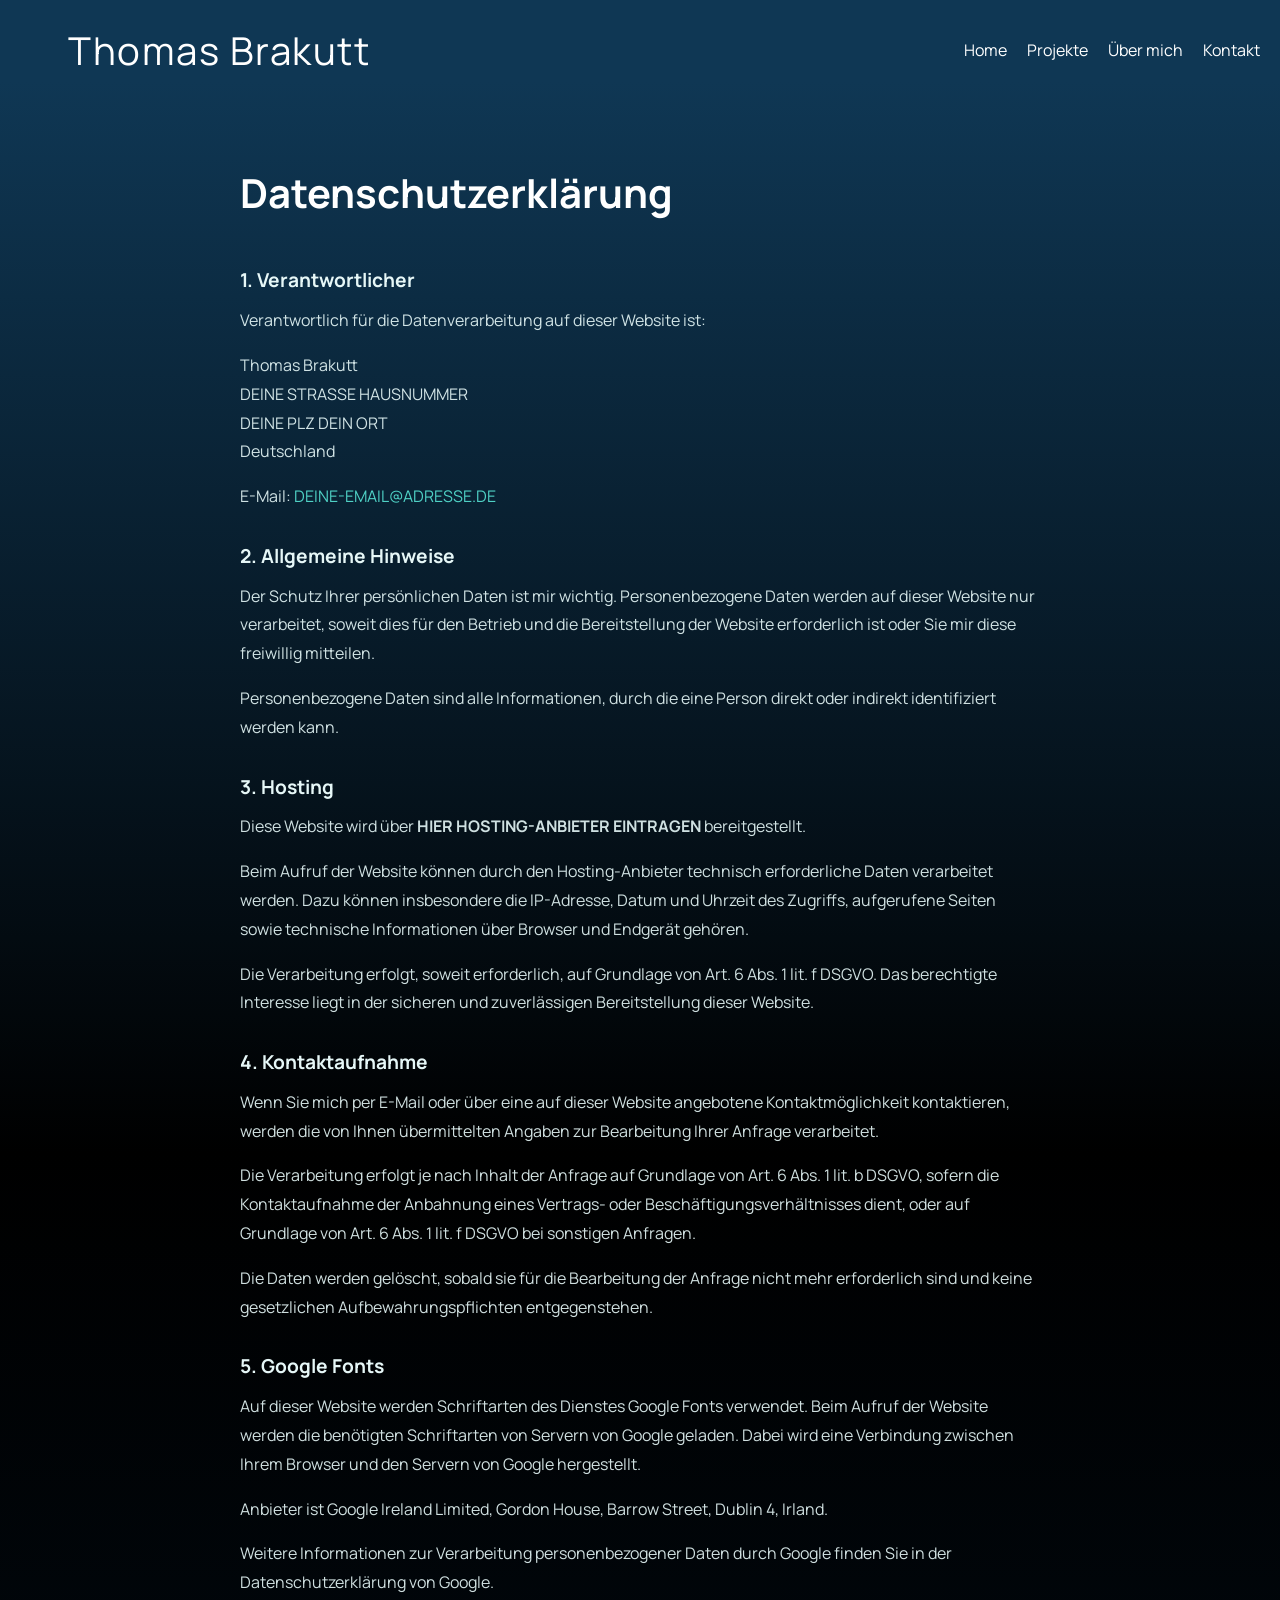
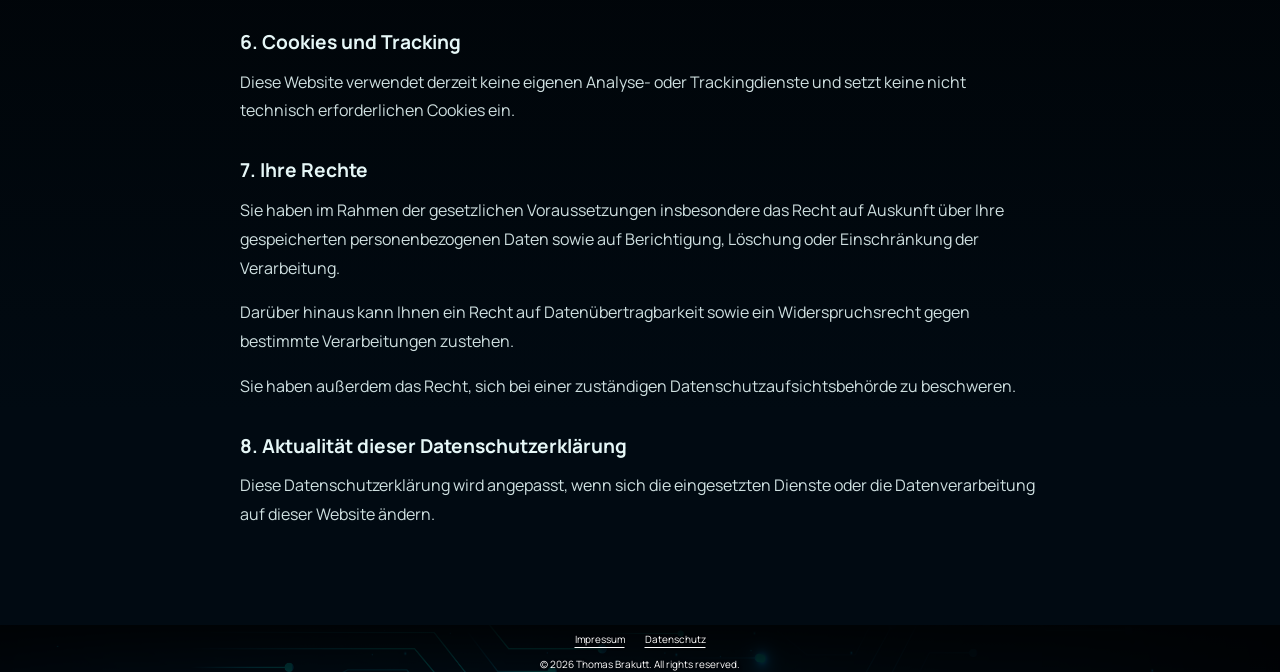
==== datenschutz.html @ 8992f4c8 "css gereinigt, datenschutz.html erstellt, kleine Ausbesserungen" ====
<!DOCTYPE html>
<html lang="de">

<head>
    <meta charset="UTF-8">
    <meta name="viewport" content="width=device-width, initial-scale=1.0">

    <title>Datenschutz - Portfolio - Thomas Brakutt</title>

    <link rel="stylesheet" href="style.css">
</head>

<body class="datenschutz">

    <header>

        <h1 class="site-name">
            <a href="index.html">Thomas Brakutt</a>
        </h1>

        <nav>
            <ul>
                <li><a href="index.html" class="nav-home">Home</a></li>
                <li><a href="projekte.html" class="nav-projekte">Projekte</a></li>
                <li><a href="ueber-mich.html" class="nav-ueber-mich">Über mich</a></li>
                <li><a href="kontakt.html" class="nav-kontakt">Kontakt</a></li>
            </ul>
        </nav>

    </header>


    <main class="legal-main">

        <section class="legal-content">

            <h2>Datenschutzerklärung</h2>


            <h3>1. Verantwortlicher</h3>

            <p>
                Verantwortlich für die Datenverarbeitung auf dieser Website ist:
            </p>

            <p>
                Thomas Brakutt<br>
                DEINE STRASSE HAUSNUMMER<br>
                DEINE PLZ DEIN ORT<br>
                Deutschland
            </p>

            <p>
                E-Mail:
                <a href="mailto:DEINE-EMAIL@ADRESSE.DE">
                    DEINE-EMAIL@ADRESSE.DE
                </a>
            </p>


            <h3>2. Allgemeine Hinweise</h3>

            <p>
                Der Schutz Ihrer persönlichen Daten ist mir wichtig.
                Personenbezogene Daten werden auf dieser Website nur verarbeitet,
                soweit dies für den Betrieb und die Bereitstellung der Website
                erforderlich ist oder Sie mir diese freiwillig mitteilen.
            </p>

            <p>
                Personenbezogene Daten sind alle Informationen, durch die eine
                Person direkt oder indirekt identifiziert werden kann.
            </p>


            <h3>3. Hosting</h3>

            <p>
                Diese Website wird über
                <strong>HIER HOSTING-ANBIETER EINTRAGEN</strong>
                bereitgestellt.
            </p>

            <p>
                Beim Aufruf der Website können durch den Hosting-Anbieter
                technisch erforderliche Daten verarbeitet werden. Dazu können
                insbesondere die IP-Adresse, Datum und Uhrzeit des Zugriffs,
                aufgerufene Seiten sowie technische Informationen über Browser
                und Endgerät gehören.
            </p>

            <p>
                Die Verarbeitung erfolgt, soweit erforderlich, auf Grundlage
                von Art. 6 Abs. 1 lit. f DSGVO. Das berechtigte Interesse liegt
                in der sicheren und zuverlässigen Bereitstellung dieser Website.
            </p>


            <h3>4. Kontaktaufnahme</h3>

            <p>
                Wenn Sie mich per E-Mail oder über eine auf dieser Website
                angebotene Kontaktmöglichkeit kontaktieren, werden die von Ihnen
                übermittelten Angaben zur Bearbeitung Ihrer Anfrage verarbeitet.
            </p>

            <p>
                Die Verarbeitung erfolgt je nach Inhalt der Anfrage auf Grundlage
                von Art. 6 Abs. 1 lit. b DSGVO, sofern die Kontaktaufnahme der
                Anbahnung eines Vertrags- oder Beschäftigungsverhältnisses dient,
                oder auf Grundlage von Art. 6 Abs. 1 lit. f DSGVO bei sonstigen
                Anfragen.
            </p>

            <p>
                Die Daten werden gelöscht, sobald sie für die Bearbeitung der
                Anfrage nicht mehr erforderlich sind und keine gesetzlichen
                Aufbewahrungspflichten entgegenstehen.
            </p>


            <h3>5. Google Fonts</h3>

            <p>
                Auf dieser Website werden Schriftarten des Dienstes
                Google Fonts verwendet. Beim Aufruf der Website werden die
                benötigten Schriftarten von Servern von Google geladen.
                Dabei wird eine Verbindung zwischen Ihrem Browser und den
                Servern von Google hergestellt.
            </p>

            <p>
                Anbieter ist Google Ireland Limited,
                Gordon House, Barrow Street, Dublin 4, Irland.
            </p>

            <p>
                Weitere Informationen zur Verarbeitung personenbezogener Daten
                durch Google finden Sie in der Datenschutzerklärung von Google.
            </p>


            <h3>6. Cookies und Tracking</h3>

            <p>
                Diese Website verwendet derzeit keine eigenen Analyse- oder
                Trackingdienste und setzt keine nicht technisch erforderlichen
                Cookies ein.
            </p>


            <h3>7. Ihre Rechte</h3>

            <p>
                Sie haben im Rahmen der gesetzlichen Voraussetzungen insbesondere
                das Recht auf Auskunft über Ihre gespeicherten personenbezogenen
                Daten sowie auf Berichtigung, Löschung oder Einschränkung der
                Verarbeitung.
            </p>

            <p>
                Darüber hinaus kann Ihnen ein Recht auf Datenübertragbarkeit
                sowie ein Widerspruchsrecht gegen bestimmte Verarbeitungen
                zustehen.
            </p>

            <p>
                Sie haben außerdem das Recht, sich bei einer zuständigen
                Datenschutzaufsichtsbehörde zu beschweren.
            </p>


            <h3>8. Aktualität dieser Datenschutzerklärung</h3>

            <p>
                Diese Datenschutzerklärung wird angepasst, wenn sich die
                eingesetzten Dienste oder die Datenverarbeitung auf dieser
                Website ändern.
            </p>

        </section>

    </main>


    <footer>

        <section class="footnote">

            <nav>
                <ul>
                    <li>
                        <a href="impressum.html">Impressum</a>
                    </li>

                    <li>
                        <a href="datenschutz.html">Datenschutz</a>
                    </li>
                </ul>
            </nav>

            <p class="copy">
                &copy; 2026 Thomas Brakutt. All rights reserved.
            </p>

        </section>

    </footer>

</body>

</html>
---- style.css ----
/* =========================================================
   GOOGLE FONTS
   ========================================================= */

/*
   Manrope = Hauptschrift
   VT323    = aktuell als zusätzliche Schrift geladen
              und kann später z. B. für Retro-Akzente genutzt werden
*/
@import url("https://fonts.googleapis.com/css2?family=Manrope:wght@400;500;600;700&family=VT323&display=swap");

/* =========================================================
   RESET / GRUNDEINSTELLUNGEN
   ========================================================= */

/*
   Entfernt Browser-Standardabstände
   und sorgt für berechenbare Größen.
*/
* {
  margin: 0;
  padding: 0;
  box-sizing: border-box;
}

html {
  min-height: 100%;
  font-family: "Manrope", sans-serif;
}

body {
  min-height: 100%;

  font-family: "Manrope", sans-serif;
  line-height: 1.6;

  color: #333333;
  background-color: #ffffff;
}

/* Links standardmäßig ohne Unterstreichung */
a {
  text-decoration: none;
}

/* Listen ohne Standard-Aufzählungszeichen */
ul,
ol {
  list-style: none;
}

/* Bilder niemals größer als ihr Container */
img {
  max-width: 100%;
  height: auto;
}

/*
   Formularelemente übernehmen die Schriftart
   der restlichen Website.
*/
button,
input,
textarea {
  font: inherit;
}

/* =========================================================
   CSS-VARIABLEN
   ========================================================= */

:root {
  --button-padding: 12px 24px;
  --button-font-size: 15px;
  --button-border-radius: 999px;

  --button-bg-color: transparent;
  --button-color: #e6f7f7;

  --button-border-color: #4fd1c5;
  --button-hover-bg: rgba(79, 209, 197, 0.18);
}

/* =========================================================
   HEADER
   ========================================================= */

header {
  display: flex;
  justify-content: space-between;
  align-items: center;

  padding: 20px 20px 0;

  background-color: #0f3754;
}

/* ---------------------------------------------------------
   Name / Logo
   --------------------------------------------------------- */

.site-name {
  margin-left: 3rem;
}

.site-name a {
  color: #ffffff;

  font-size: 2.4rem;
  font-weight: 400;
  letter-spacing: 0.04em;

  transition: color 0.2s ease;
}

.site-name a:hover {
  color: #e0e0e0;
}

/* ---------------------------------------------------------
   Hauptnavigation
   --------------------------------------------------------- */

header nav ul {
  display: flex;
  gap: 20px;
}

header nav ul li a {
  color: #ffffff;

  text-decoration: none;
  text-decoration-color: #ffffff;
  text-underline-offset: 4px;

  transition:
    color 0.2s ease,
    text-decoration-thickness 0.2s ease;
}

header nav ul li a:hover {
  color: #e0e0e0;

  text-decoration: underline;
  text-decoration-thickness: 2px;
}

header nav ul li a:active {
  color: #cccccc;

  text-decoration-thickness: 3px;
}

/*
   Aktuelle Seite in der Navigation markieren.
*/
body.home .nav-home,
body.projekte .nav-projekte,
body.ueber-mich .nav-ueber-mich,
body.kontakt .nav-kontakt {
  text-decoration: underline;
  text-decoration-thickness: 2px;
}

/* =========================================================
   ALLGEMEINER MAIN-BEREICH
   ========================================================= */

main {
  min-height: 100vh;

  color: #ffffff;

  background: linear-gradient(to bottom, #0f3754 0%, #000000 50%, #010a12 90%);
}

/* =========================================================
   STARTSEITE
   ========================================================= */

body.home main {
  display: flex;
  justify-content: space-between;
  align-items: center;

  padding: 20px;
}

/* ---------------------------------------------------------
   Linker Textbereich
   --------------------------------------------------------- */

body.home .text-section {
  flex: 1 1 55%;

  width: 100%;
  max-width: 50%;

  display: flex;
  flex-direction: column;
  align-items: flex-start;
  justify-content: center;

  padding: 20px;
}

body.home .text-section h1,
body.home .text-section p {
  width: 100%;
  text-align: left;
}

/* Türkise Hervorhebung */
.color-word {
  color: #7fd1ff;
}

/* Hauptüberschrift */
.title {
  font-size: clamp(2rem, 3.2vw, 3rem);
  line-height: 1.2;

  /*
     Auf größeren Displays bleibt die Überschrift
     wie gewünscht in einer Zeile.
  */
  white-space: nowrap;
}

/* Untertitel */
.intro-text {
  font-size: 1.6rem;
}

/* Beschreibung */
.running-text {
  font-size: 1.3rem;
}

/* ---------------------------------------------------------
   Projekt-Button auf der Startseite
   --------------------------------------------------------- */

#projekte-button {
  display: inline-block;

  align-self: center;

  margin-top: 2rem;
}

/* =========================================================
   TECHNOLOGIE-BADGES
   ========================================================= */

.tech-stack {
  display: flex;
  justify-content: center;
  flex-wrap: wrap;

  gap: 12px;

  width: 100%;

  margin: 50px auto 0;
  padding: 0;
}

.badge {
  padding: 6px 14px;

  border: 1px solid rgba(0, 0, 0, 0.08);
  border-radius: 20px;

  font-family: sans-serif;
  font-size: 0.875rem;
  font-weight: 600;

  transition: transform 0.2s ease;
}

/*
   Dezenter Effekt.
   Die Badges sind keine Links,
   bewegen sich aber leicht beim Überfahren.
*/
.badge:hover {
  transform: translateY(-2px);
}

/* HTML */
.tech-html {
  color: #e34f26;
  background-color: rgba(227, 79, 38, 0.1);
}

/* CSS */
.tech-css {
  color: #1572b6;
  background-color: rgba(21, 114, 182, 0.1);
}

/* JavaScript */
.tech-js {
  color: #b89700;
  background-color: rgba(247, 223, 30, 0.15);
}

/* Vue */
.tech-vue {
  color: #41b883;
  background-color: rgba(65, 184, 131, 0.1);
}

/* Java */
.tech-java {
  color: #007396;
  background-color: rgba(0, 115, 150, 0.1);
}

/* =========================================================
   STARTSEITE - PROFILBILD
   ========================================================= */

body.home main figure {
  flex: 0 1 40%;

  display: flex;
  justify-content: flex-end;
  align-items: center;

  padding-right: 150px;
}

body.home main figure img {
  display: block;

  width: 320px;
  min-width: 320px;

  object-fit: cover;

  border: 2px solid rgba(60, 84, 101, 0.68);
  border-radius: 48px;

  box-shadow: 0 10px 30px rgba(15, 55, 84, 0.25);
}

/* ---------------------------------------------------------
   Figcaption nur für Screenreader
   --------------------------------------------------------- */

main figcaption {
  position: absolute;

  width: 1px;
  height: 1px;

  padding: 0;
  margin: -1px;

  overflow: hidden;

  clip: rect(0, 0, 0, 0);
  white-space: nowrap;

  border: 0;
}

/* =========================================================
   ALLGEMEINE BUTTONS
   ========================================================= */

.button-main {
  display: inline-block;

  padding: var(--button-padding);

  font-size: var(--button-font-size);
  letter-spacing: 0.02em;

  color: var(--button-color);
  background-color: var(--button-bg-color);

  border: 1px solid var(--button-border-color);
  border-radius: var(--button-border-radius);

  cursor: pointer;

  transition:
    transform 0.2s ease,
    background-color 0.2s ease,
    box-shadow 0.2s ease;
}

.button-main:hover {
  background-color: var(--button-hover-bg);

  transform: translateY(-2px);

  box-shadow: 0 4px 10px rgba(79, 209, 197, 0.16);
}

.button-main:active {
  transform: translateY(0) scale(0.98);
}

/* =========================================================
   PROJEKTE
   ========================================================= */

body.projekte main {
  display: flex;
  flex-direction: column;
  align-items: center;
  justify-content: flex-start;

  padding: 60px clamp(24px, 5vw, 80px) 80px;
}

/* ---------------------------------------------------------
   Einleitung
   --------------------------------------------------------- */

body.projekte .projects-intro {
  width: 100%;
  max-width: 800px;

  margin: 0 auto 50px;

  text-align: center;
}

body.projekte .projects-intro h1 {
  width: 100%;

  margin-bottom: 14px;

  color: #ffffff;

  font-size: clamp(2.2rem, 4vw, 3rem);
  line-height: 1.2;

  text-align: center;
}

body.projekte .projects-intro p {
  width: 100%;

  color: rgba(230, 247, 247, 0.85);

  font-size: 1.05rem;
  line-height: 1.7;

  text-align: center;
}

/* ---------------------------------------------------------
   Projekt-Grid
   --------------------------------------------------------- */

body.projekte .projects-grid {
  width: 100%;
  max-width: 1200px;

  display: grid;

  grid-template-columns: repeat(3, minmax(0, 1fr));

  gap: 24px;

  align-items: stretch;

  margin: 0 auto 45px;
}

/* ---------------------------------------------------------
   Einzelne Projektkarte
   --------------------------------------------------------- */

.project-card {
  width: 100%;

  display: flex;
  flex-direction: column;

  overflow: hidden;

  color: #ffffff;

  background-color: rgba(15, 55, 84, 0.38);

  border: 1px solid rgba(79, 209, 197, 0.18);
  border-radius: 16px;

  box-shadow: 0 12px 30px rgba(0, 0, 0, 0.25);

  transition:
    transform 0.25s ease,
    border-color 0.25s ease,
    box-shadow 0.25s ease;
}

.project-card:hover {
  transform: translateY(-6px);

  border-color: rgba(79, 209, 197, 0.65);

  box-shadow:
    0 15px 35px rgba(0, 0, 0, 0.35),
    0 0 18px rgba(79, 209, 197, 0.13);
}

/* Projektbild */
.project-card img {
  display: block;

  width: 100%;
  height: auto;

  aspect-ratio: 16 / 10;

  object-fit: cover;

  border-bottom: 1px solid rgba(79, 209, 197, 0.15);
}

/* ---------------------------------------------------------
   Inhalt der Karte
   --------------------------------------------------------- */

.card-body {
  flex: 1;

  display: flex;
  flex-direction: column;

  gap: 10px;

  padding: 22px;
}

.card-body h3 {
  margin: 0;

  color: #ffffff;

  font-size: 1.25rem;
  font-weight: 600;
}

.card-body p {
  flex: 1;

  margin: 0;

  color: rgba(230, 247, 247, 0.8);

  font-size: 0.95rem;
  line-height: 1.6;
}

/* ---------------------------------------------------------
   Projekt-Buttons
   --------------------------------------------------------- */

.card-actions {
  display: flex;
  flex-wrap: wrap;

  gap: 10px;

  margin-top: 16px;
}

.btn {
  display: inline-flex;
  align-items: center;
  justify-content: center;

  padding: 9px 18px;

  border-radius: 999px;

  font-size: 0.9rem;
  font-weight: 500;

  cursor: pointer;

  transition:
    transform 0.2s ease,
    background-color 0.2s ease,
    border-color 0.2s ease,
    box-shadow 0.2s ease;
}

/* Projekt ansehen */
.btn-outline {
  color: var(--button-border-color);

  background-color: transparent;

  border: 1px solid var(--button-border-color);
}

.btn-outline:hover {
  background-color: var(--button-hover-bg);

  transform: translateY(-2px);

  box-shadow: 0 0 10px rgba(79, 209, 197, 0.25);
}

/* Quellcode */
.btn-primary {
  color: #071a1a;

  background-color: var(--button-border-color);

  border: 1px solid var(--button-border-color);
}

.btn-primary:hover {
  transform: translateY(-2px);

  box-shadow: 0 0 12px rgba(79, 209, 197, 0.4);
}

/* ---------------------------------------------------------
   GitHub-Link unter den Projekten
   --------------------------------------------------------- */

body.projekte .projects-more {
  width: 100%;
  max-width: 1200px;

  display: flex;
  justify-content: center;
  align-items: center;

  margin: 5px auto 0;
}

.btn-github {
  display: inline-flex;
  align-items: center;
  justify-content: center;

  padding: 11px 22px;

  color: #e6f7f7;

  background-color: transparent;

  border: 1px solid var(--button-border-color);
  border-radius: 999px;

  font-weight: 500;

  transition:
    transform 0.2s ease,
    background-color 0.2s ease,
    box-shadow 0.2s ease;
}

.btn-github:hover {
  background-color: var(--button-hover-bg);

  transform: translateY(-2px);

  box-shadow: 0 0 12px rgba(79, 209, 197, 0.25);
}

/* =========================================================
   ÜBER MICH
   ========================================================= */

body.ueber-mich main {
  display: flex;
  align-items: center;
  justify-content: center;

  gap: clamp(50px, 6vw, 100px);

  padding: 60px clamp(40px, 6vw, 100px);
}

/* ---------------------------------------------------------
   Textbereich
   --------------------------------------------------------- */

body.ueber-mich .about-text {
  flex: 1 1 60%;

  width: 100%;
  max-width: 750px;

  display: flex;
  flex-direction: column;
  align-items: flex-start;
  justify-content: center;
}

body.ueber-mich .about-text h2 {
  width: 100%;

  margin-bottom: 30px;

  font-size: 2rem;

  text-align: left;
}

body.ueber-mich .about-text p {
  width: 100%;

  margin: 0 0 1.5rem;

  line-height: 1.7;

  text-align: left;
}

body.ueber-mich .about-text p:last-of-type {
  margin-bottom: 0;
}

/* ---------------------------------------------------------
   Bild
   --------------------------------------------------------- */

body.ueber-mich main figure {
  flex: 0 1 35%;

  display: flex;
  justify-content: center;
  align-items: center;
}

body.ueber-mich main figure img {
  display: block;

  width: 100%;
  max-width: 320px;
  min-width: 0;

  height: auto;

  object-fit: cover;

  border: 2px solid rgba(60, 84, 101, 0.68);
  border-radius: 0;

  box-shadow: 0 10px 30px rgba(15, 55, 84, 0.25);
}

/* =========================================================
   KONTAKTSEITE
   ========================================================= */

body.kontakt main {
  display: flex;
  align-items: center;
  justify-content: center;

  padding: 20px;
}

/* ---------------------------------------------------------
   Zweispaltiges Layout
   --------------------------------------------------------- */

body.kontakt .contact-grid {
  width: 100%;
  max-width: 1200px;

  display: grid;

  grid-template-columns: 1fr 1fr;

  align-items: start;

  gap: clamp(60px, 8vw, 140px);

  margin: 0 auto;

  padding: 60px 40px;
}

/* ---------------------------------------------------------
   Linker Kontakttext
   --------------------------------------------------------- */

.contact-left {
  display: flex;

  justify-content: flex-start;
  align-items: center;

  color: #ffffff;
}

.placeholder-text {
  width: 100%;
  max-width: 420px;
}

.contact-left .placeholder-text h2 {
  margin-bottom: 12px;

  color: #e6f7f7;

  font-size: 2rem;
}

.contact-left .placeholder-text p {
  margin: 0;

  color: rgba(230, 247, 247, 0.9);

  line-height: 1.5;

  text-align: left;
}

/* ---------------------------------------------------------
   Rechte Seite / Formular
   --------------------------------------------------------- */

.contact-right {
  display: flex;

  justify-content: center;
  align-items: center;
}

.contact-form {
  width: 100%;
  max-width: 520px;

  display: flex;
  flex-direction: column;

  align-items: stretch;
}

/* Vorname + Nachname nebeneinander */
.form-row {
  width: 100%;

  display: grid;

  grid-template-columns: 1fr 1fr;

  gap: 12px;
}

.form-row .form-field {
  width: 100%;
}

/* ---------------------------------------------------------
   Formularfelder
   --------------------------------------------------------- */

.contact-form .form-field {
  width: 100%;
}

.form-field {
  position: relative;

  margin-bottom: 16px;
}

.form-field input,
.form-field textarea {
  width: 100%;

  padding: 16px 12px;

  color: #0b0b0b;
  background-color: #ffffff;

  border: 1px solid rgba(0, 0, 0, 0.12);
  border-radius: 8px;

  font-size: 1rem;

  transition:
    border-color 0.2s ease,
    box-shadow 0.2s ease;
}

/* Textarea nur vertikal vergrößerbar */
.form-field textarea {
  resize: vertical;
}

/* Hover */
.form-field input:hover,
.form-field textarea:hover {
  border-color: var(--button-border-color);

  box-shadow:
    0 0 6px rgba(79, 209, 197, 0.45),
    0 0 14px rgba(79, 209, 197, 0.22);
}

/* Focus */
.form-field input:focus,
.form-field textarea:focus {
  outline: none;

  border-color: var(--button-border-color);

  box-shadow:
    0 0 8px rgba(79, 209, 197, 0.55),
    0 0 18px rgba(79, 209, 197, 0.28);
}

/* ---------------------------------------------------------
   Floating Labels
   --------------------------------------------------------- */

.form-field label {
  position: absolute;

  top: 50%;
  left: 12px;

  width: auto;

  padding: 0 6px;

  color: #6b6b6b;
  background-color: #ffffff;

  text-align: left;

  pointer-events: none;

  transform: translateY(-50%);

  transition:
    transform 0.18s ease,
    font-size 0.18s ease,
    top 0.18s ease,
    color 0.18s ease,
    left 0.18s ease;
}

/*
   Label bewegt sich nach oben,
   wenn das Feld aktiv oder bereits gefüllt ist.
*/
.form-field input:focus + label,
.form-field input:not(:placeholder-shown) + label,
.form-field textarea:focus + label,
.form-field textarea:not(:placeholder-shown) + label {
  top: 0;
  left: 12px;

  padding: 1px 7px;

  color: var(--button-border-color);
  background-color: #ffffff;

  border-radius: 6px;

  font-size: 0.82rem;

  transform: translateY(-50%);
}

/* Senden-Button */
.contact-form .button-main {
  align-self: center;

  margin-top: 8px;
}

/* =========================================================
   FOOTER
   ========================================================= */

footer {
  display: flex;
  flex-direction: column;
  align-items: center;

  color: #ffffff;

  text-align: center;

  background:
    linear-gradient(#010a12e0, rgba(0, 0, 0, 0.08)),
    url("assets/images/footer1.jpg");

  background-size: cover;
  background-position: center;
  background-repeat: no-repeat;

  text-shadow: 1px 1px 3px rgba(0, 0, 0, 0.8);
}

/* ---------------------------------------------------------
   Footer-Text
   --------------------------------------------------------- */

.footer-info {
  padding: 20px;

  color: #ffffff;
}

/* ---------------------------------------------------------
   Kontakt-Button im Footer
   --------------------------------------------------------- */

.button-footer {
  display: inline-block;

  margin-bottom: 20px;
  padding: 12px 24px;

  color: #e6f7f7;
  background-color: #4fd1c49b;

  border: 1px solid #ffffff;
  border-radius: 999px;

  font-size: 15px;
  letter-spacing: 0.02em;

  cursor: pointer;

  transition:
    transform 0.2s ease,
    background-color 0.2s ease,
    box-shadow 0.2s ease;
}

.button-footer:hover {
  background-color: rgba(0, 0, 0, 0.463);

  transform: translateY(-2px);

  box-shadow: 0 4px 10px rgba(79, 209, 197, 0.16);
}

.button-footer:active {
  transform: translateY(0) scale(0.98);
}

/* ---------------------------------------------------------
   Unterer Footer
   --------------------------------------------------------- */

.footnote {
  width: 100%;

  margin: 0;

  color: #ffffff;
  background-color: rgba(0, 0, 0, 0.8);

  text-align: center;
}

footer nav ul {
  display: flex;
  justify-content: center;

  gap: 20px;
}

footer nav ul li a {
  color: #ffffff;

  font-size: 10px;

  text-decoration: underline;
  text-decoration-color: #ffffff;
  text-underline-offset: 4px;

  transition:
    color 0.2s ease,
    text-decoration-thickness 0.2s ease;
}

footer nav ul li a:hover {
  color: #e0e0e0;

  text-decoration-thickness: 2px;
}

footer nav ul li a:active {
  color: #aaaaaa;

  text-decoration-thickness: 3px;
}

.copy {
  margin-top: 5px;

  font-size: 10px;
}

/* =========================================================
   IMPRESSUM + DATENSCHUTZ
   ========================================================= */

body.impressum .legal-main,
body.datenschutz .legal-main {
  display: flex;
  justify-content: center;
  align-items: flex-start;

  padding: 80px 40px;
}

/* Inhalt */
body.impressum .legal-content,
body.datenschutz .legal-content {
  width: 100%;
  max-width: 800px;

  color: #ffffff;
}

/* Hauptüberschrift */
body.impressum .legal-content h2,
body.datenschutz .legal-content h2 {
  margin-bottom: 40px;

  color: #ffffff;

  font-size: 2.5rem;
}

/* Zwischenüberschriften */
body.impressum .legal-content h3,
body.datenschutz .legal-content h3 {
  margin-top: 30px;
  margin-bottom: 10px;

  color: #e6f7f7;

  font-size: 1.2rem;
}

/* Absätze */
body.impressum .legal-content p,
body.datenschutz .legal-content p {
  margin: 0 0 1rem;

  color: rgba(230, 247, 247, 0.9);

  line-height: 1.8;
}

/* Links */
body.impressum .legal-content a,
body.datenschutz .legal-content a {
  color: var(--button-border-color);

  transition: color 0.2s ease;
}

body.impressum .legal-content a:hover,
body.datenschutz .legal-content a:hover {
  text-decoration: underline;
}

/* =========================================================
   FOCUS / TASTATURBEDIENUNG
   ========================================================= */

/*
   Sichtbarer Fokus für Menschen,
   die mit der Tastatur navigieren.
*/
a:focus-visible,
button:focus-visible,
input:focus-visible,
textarea:focus-visible {
  outline: 2px solid var(--button-border-color);
  outline-offset: 4px;
}

/* =========================================================
   RESPONSIVE DESIGN
   ========================================================= */

/* =========================================================
   TABLET - PROJEKTE
   ========================================================= */

@media (max-width: 1024px) {
  /*
     Drei Projektkarten werden zu zwei Spalten.
  */
  body.projekte .projects-grid {
    grid-template-columns: repeat(2, minmax(0, 1fr));
  }
}

/* =========================================================
   TABLET - ÜBER MICH + KONTAKT
   ========================================================= */

@media (max-width: 900px) {
  /* -------------------------------------------------------
     Über mich
     ------------------------------------------------------- */

  body.ueber-mich main {
    flex-direction: column;

    gap: 50px;

    padding: 40px 24px;
  }

  body.ueber-mich .about-text {
    flex: none;

    max-width: 700px;
  }

  body.ueber-mich main figure {
    flex: none;

    width: 100%;
  }

  body.ueber-mich main figure img {
    max-width: 280px;
  }

  /* -------------------------------------------------------
     Kontakt
     ------------------------------------------------------- */

  body.kontakt .contact-grid {
    grid-template-columns: 1fr;

    gap: 50px;

    max-width: 650px;

    padding: 40px 24px;
  }

  .contact-left {
    justify-content: center;
  }

  .placeholder-text {
    max-width: 520px;
  }

  .contact-right {
    justify-content: center;
  }

  /*
     Vorname und Nachname nun untereinander.
  */
  .form-row {
    grid-template-columns: 1fr;
  }
}

/* =========================================================
   SMARTPHONE - HEADER + STARTSEITE + RECHTLICHE SEITEN
   ========================================================= */

@media (max-width: 768px) {
  /* -------------------------------------------------------
     Header
     ------------------------------------------------------- */

  header {
    flex-direction: column;

    align-items: center;

    gap: 16px;

    padding: 20px;
  }

  .site-name {
    margin-left: 0;

    text-align: center;
  }

  .site-name a {
    font-size: 2rem;
  }

  header nav {
    width: 100%;
  }

  header nav ul {
    justify-content: center;
    flex-wrap: wrap;

    gap: 10px 18px;
  }

  /* -------------------------------------------------------
     Startseite
     ------------------------------------------------------- */

  body.home main {
    flex-direction: column;

    justify-content: center;

    gap: 50px;

    padding: 40px 24px;
  }

  body.home .text-section {
    flex: none;

    width: 100%;
    max-width: 700px;

    align-items: center;

    padding: 0;
  }

  /*
     Auf kleinen Displays darf die Überschrift umbrechen,
     damit sie nicht seitlich aus dem Bildschirm läuft.
  */
  body.home .title {
    white-space: normal;

    font-size: clamp(2rem, 8vw, 2.5rem);

    text-align: center;
  }

  body.home .intro-text {
    font-size: 1.3rem;

    text-align: center;
  }

  body.home .running-text {
    font-size: 1.1rem;

    text-align: center;
  }

  /* Projekt-Button */
  #projekte-button {
    align-self: center;
  }

  /* Technologie-Badges */
  body.home .tech-stack {
    margin-top: 35px;
  }

  /* -------------------------------------------------------
     Startseitenbild
     ------------------------------------------------------- */

  body.home main figure {
    flex: none;

    width: 100%;

    justify-content: center;

    padding-right: 0;
  }

  body.home main figure img {
    width: min(280px, 100%);
    min-width: 0;
  }

  /* -------------------------------------------------------
     Impressum + Datenschutz
     ------------------------------------------------------- */

  body.impressum .legal-main,
  body.datenschutz .legal-main {
    padding: 50px 24px;
  }

  body.impressum .legal-content h2,
  body.datenschutz .legal-content h2 {
    font-size: 2rem;
  }

  /* -------------------------------------------------------
     Footer
     ------------------------------------------------------- */

  footer nav ul {
    flex-wrap: wrap;

    padding-inline: 16px;
  }
}

/* =========================================================
   SMARTPHONE - PROJEKTE
   ========================================================= */

@media (max-width: 700px) {
  body.projekte main {
    padding: 40px 20px 60px;
  }

  body.projekte .projects-intro {
    margin-bottom: 35px;
  }

  /*
     Zwei Projektspalten werden zu einer Spalte.
  */
  body.projekte .projects-grid {
    grid-template-columns: 1fr;

    gap: 20px;
  }

  .project-card {
    max-width: 500px;

    margin-inline: auto;
  }

  .card-actions {
    justify-content: flex-start;
  }
}

/* =========================================================
   KLEINE SMARTPHONES
   ========================================================= */

@media (max-width: 480px) {
  /* Name im Header etwas kleiner */
  .site-name a {
    font-size: 1.75rem;
  }

  /* Navigation kompakter */
  header nav ul {
    gap: 8px 14px;
  }

  header nav ul li a {
    font-size: 0.95rem;
  }

  /* Startseite */
  body.home main {
    padding-inline: 18px;
  }

  body.home .title {
    font-size: 2rem;
  }

  body.home .intro-text {
    font-size: 1.15rem;
  }

  body.home .running-text {
    font-size: 1rem;
  }

  /* Kontakt */
  body.kontakt main {
    padding-inline: 0;
  }

  body.kontakt .contact-grid {
    padding-inline: 20px;
  }

  /* Rechtliche Seiten */
  body.impressum .legal-main,
  body.datenschutz .legal-main {
    padding-inline: 20px;
  }
}

/* =========================================================
   BEWEGUNGEN REDUZIEREN
   ========================================================= */

/*
   Berücksichtigt Nutzer,
   die im Betriebssystem reduzierte Animationen
   eingestellt haben.
*/
@media (prefers-reduced-motion: reduce) {
  *,
  *::before,
  *::after {
    animation-duration: 0.01ms !important;
    animation-iteration-count: 1 !important;

    transition-duration: 0.01ms !important;

    scroll-behavior: auto !important;
  }
}
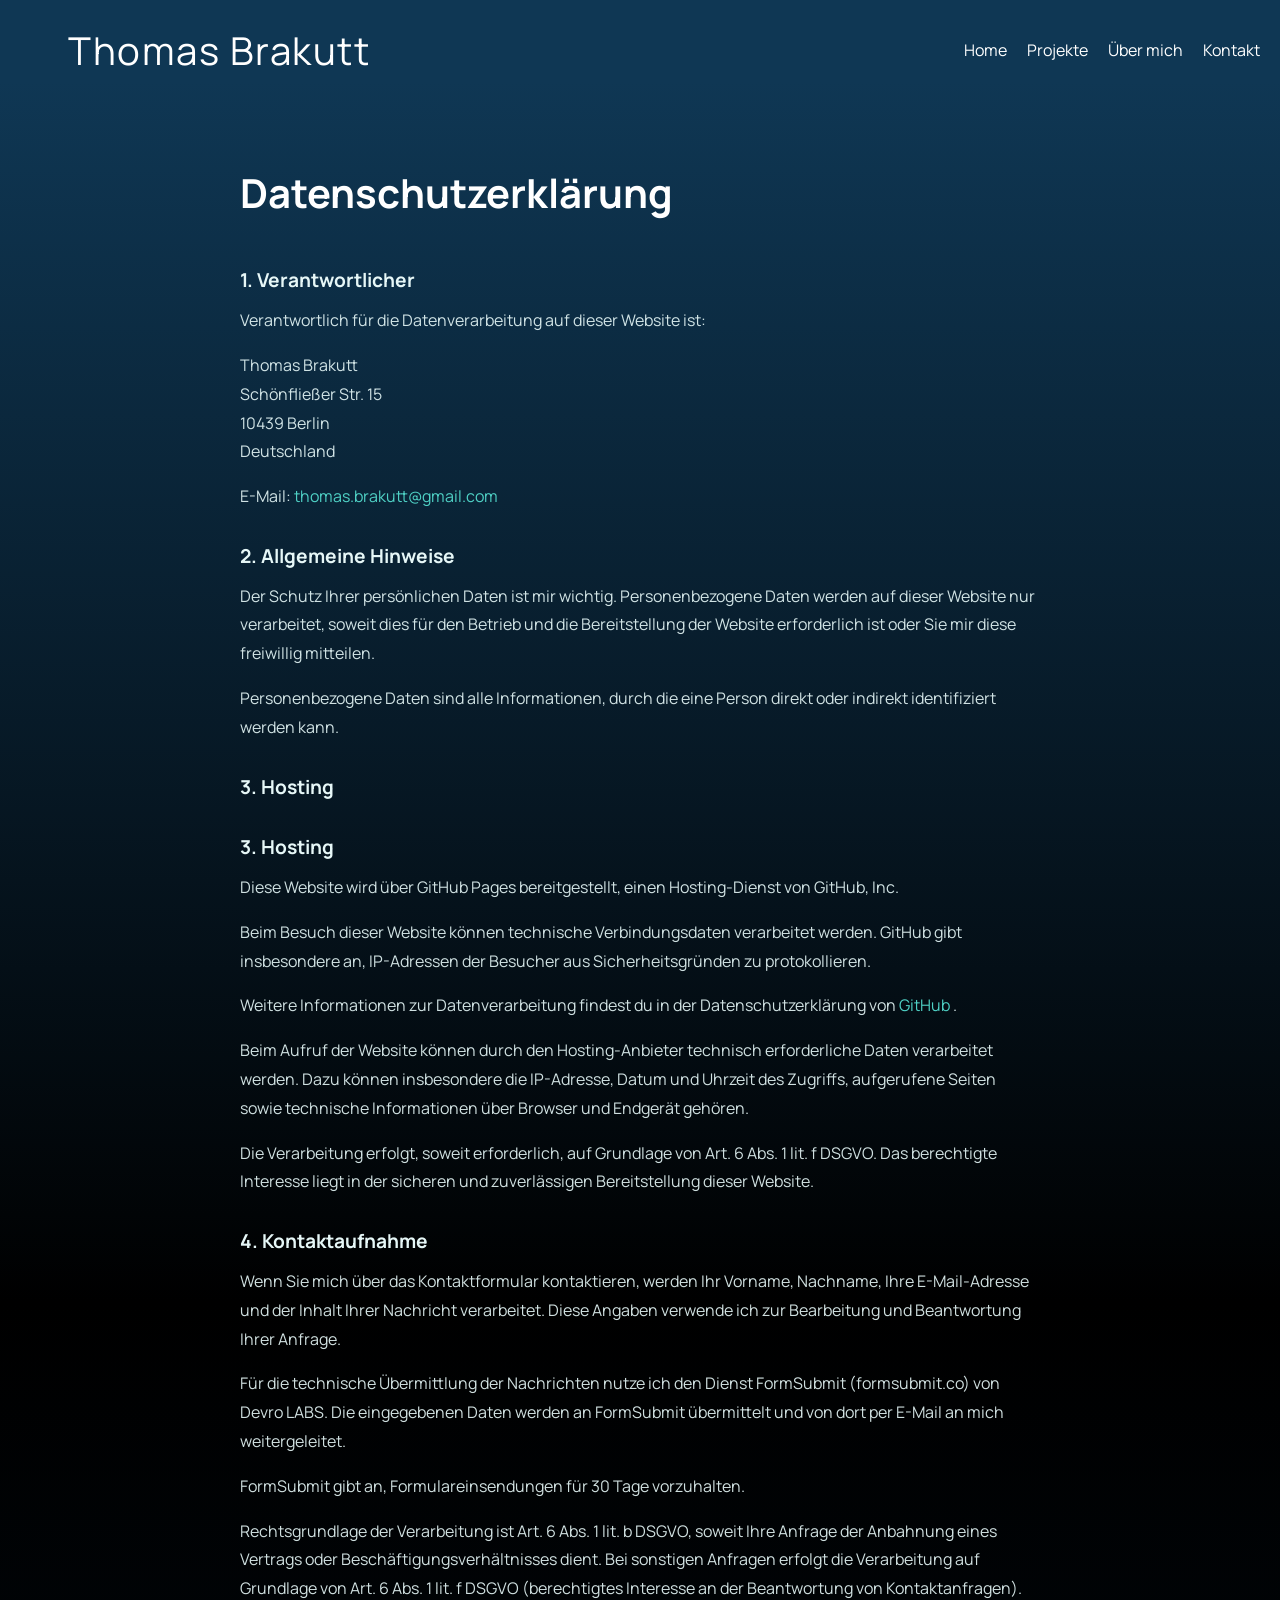
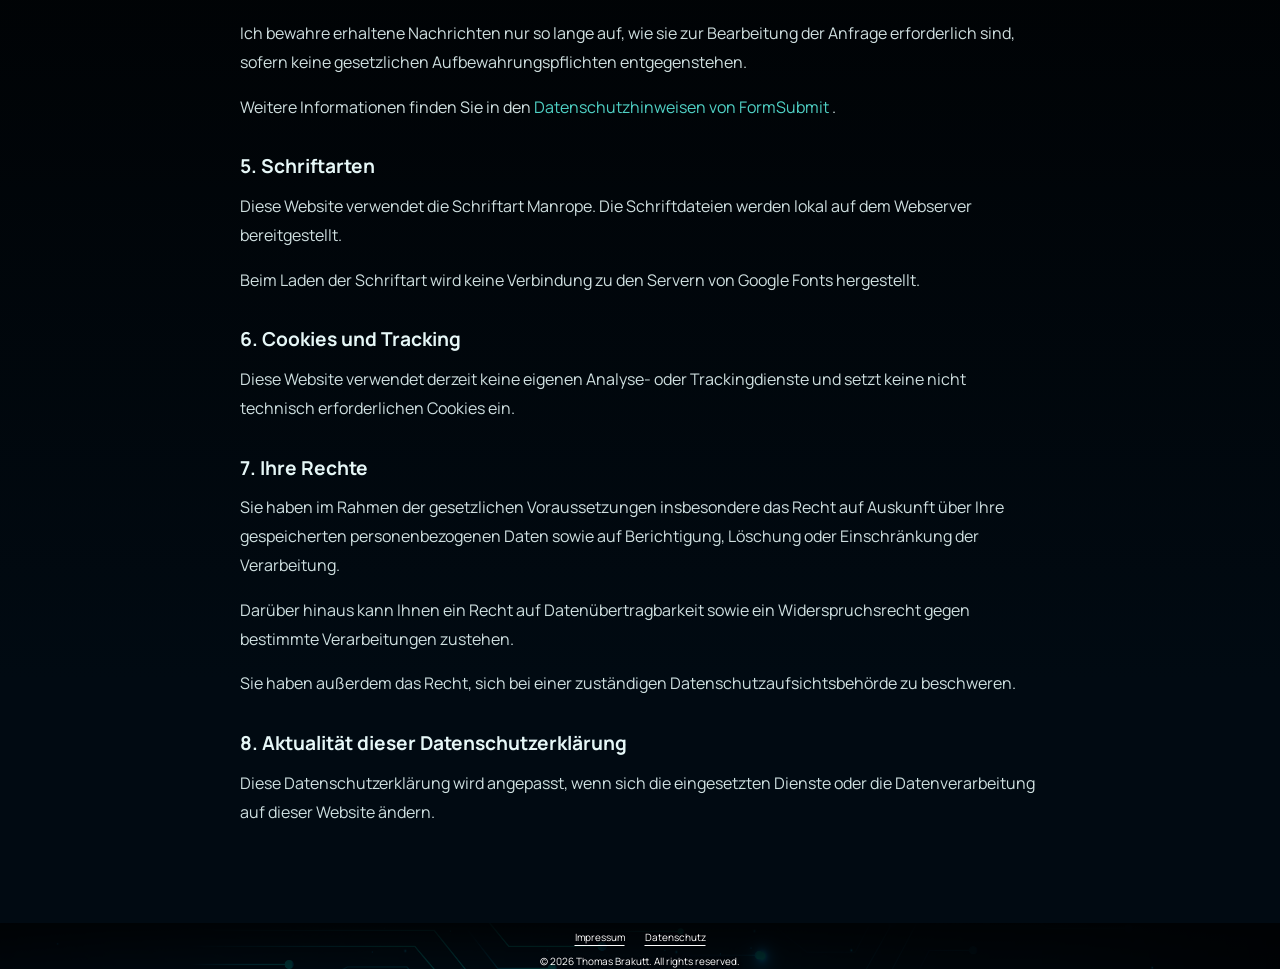
==== commit 24daf93a: "feat: finalize contact form and privacy updates" ====
--- a/datenschutz.html
+++ b/datenschutz.html
@@ -45,15 +45,15 @@
 
             <p>
                 Thomas Brakutt<br>
-                DEINE STRASSE HAUSNUMMER<br>
-                DEINE PLZ DEIN ORT<br>
+                Schönfließer Str. 15<br>
+                10439 Berlin<br>
                 Deutschland
             </p>
 
             <p>
                 E-Mail:
-                <a href="mailto:DEINE-EMAIL@ADRESSE.DE">
-                    DEINE-EMAIL@ADRESSE.DE
+                <a href="mailto:thomas.brakutt@gmail.com">
+                    thomas.brakutt@gmail.com
                 </a>
             </p>
 
@@ -75,10 +75,27 @@
 
             <h3>3. Hosting</h3>
 
-            <p>
-                Diese Website wird über
-                <strong>HIER HOSTING-ANBIETER EINTRAGEN</strong>
-                bereitgestellt.
+            <h3>3. Hosting</h3>
+
+            <p>
+                Diese Website wird über GitHub Pages bereitgestellt,
+                einen Hosting-Dienst von GitHub, Inc.
+            </p>
+
+            <p>
+                Beim Besuch dieser Website können technische
+                Verbindungsdaten verarbeitet werden. GitHub gibt
+                insbesondere an, IP-Adressen der Besucher aus
+                Sicherheitsgründen zu protokollieren.
+            </p>
+
+            <p>
+                Weitere Informationen zur Datenverarbeitung
+                findest du in der Datenschutzerklärung von
+                <a href="https://docs.github.com/de/site-policy/privacy-policies/github-general-privacy-statement"
+                    target="_blank" rel="noopener noreferrer">
+                    GitHub
+                </a>.
             </p>
 
             <p>
@@ -96,48 +113,71 @@
             </p>
 
 
+
             <h3>4. Kontaktaufnahme</h3>
 
             <p>
-                Wenn Sie mich per E-Mail oder über eine auf dieser Website
-                angebotene Kontaktmöglichkeit kontaktieren, werden die von Ihnen
-                übermittelten Angaben zur Bearbeitung Ihrer Anfrage verarbeitet.
-            </p>
-
-            <p>
-                Die Verarbeitung erfolgt je nach Inhalt der Anfrage auf Grundlage
-                von Art. 6 Abs. 1 lit. b DSGVO, sofern die Kontaktaufnahme der
-                Anbahnung eines Vertrags- oder Beschäftigungsverhältnisses dient,
-                oder auf Grundlage von Art. 6 Abs. 1 lit. f DSGVO bei sonstigen
-                Anfragen.
-            </p>
-
-            <p>
-                Die Daten werden gelöscht, sobald sie für die Bearbeitung der
-                Anfrage nicht mehr erforderlich sind und keine gesetzlichen
-                Aufbewahrungspflichten entgegenstehen.
-            </p>
-
-
-            <h3>5. Google Fonts</h3>
-
-            <p>
-                Auf dieser Website werden Schriftarten des Dienstes
-                Google Fonts verwendet. Beim Aufruf der Website werden die
-                benötigten Schriftarten von Servern von Google geladen.
-                Dabei wird eine Verbindung zwischen Ihrem Browser und den
-                Servern von Google hergestellt.
-            </p>
-
-            <p>
-                Anbieter ist Google Ireland Limited,
-                Gordon House, Barrow Street, Dublin 4, Irland.
-            </p>
-
-            <p>
-                Weitere Informationen zur Verarbeitung personenbezogener Daten
-                durch Google finden Sie in der Datenschutzerklärung von Google.
-            </p>
+                Wenn Sie mich über das Kontaktformular kontaktieren,
+                werden Ihr Vorname, Nachname, Ihre E-Mail-Adresse
+                und der Inhalt Ihrer Nachricht verarbeitet.
+                Diese Angaben verwende ich zur Bearbeitung
+                und Beantwortung Ihrer Anfrage.
+            </p>
+
+            <p>
+                Für die technische Übermittlung der Nachrichten
+                nutze ich den Dienst FormSubmit (formsubmit.co)
+                von Devro LABS. Die eingegebenen Daten werden
+                an FormSubmit übermittelt und von dort per
+                E-Mail an mich weitergeleitet.
+            </p>
+
+            <p>
+                FormSubmit gibt an, Formulareinsendungen
+                für 30 Tage vorzuhalten.
+            </p>
+
+            <p>
+                Rechtsgrundlage der Verarbeitung ist
+                Art. 6 Abs. 1 lit. b DSGVO, soweit Ihre
+                Anfrage der Anbahnung eines Vertrags
+                oder Beschäftigungsverhältnisses dient.
+                Bei sonstigen Anfragen erfolgt die Verarbeitung
+                auf Grundlage von Art. 6 Abs. 1 lit. f DSGVO
+                (berechtigtes Interesse an der Beantwortung
+                von Kontaktanfragen).
+            </p>
+
+            <p>
+                Ich bewahre erhaltene Nachrichten nur so lange auf,
+                wie sie zur Bearbeitung der Anfrage erforderlich sind,
+                sofern keine gesetzlichen Aufbewahrungspflichten
+                entgegenstehen.
+            </p>
+
+            <p>
+                Weitere Informationen finden Sie in den
+                <a href="https://formsubmit.co/privacy.pdf" target="_blank" rel="noopener noreferrer">
+                    Datenschutzhinweisen von FormSubmit
+                </a>.
+            </p>
+
+
+
+
+            <h3>5. Schriftarten</h3>
+
+            <p>
+                Diese Website verwendet die Schriftart Manrope.
+                Die Schriftdateien werden lokal auf dem Webserver
+                bereitgestellt.
+            </p>
+
+            <p>
+                Beim Laden der Schriftart wird keine Verbindung
+                zu den Servern von Google Fonts hergestellt.
+            </p>
+
 
 
             <h3>6. Cookies und Tracking</h3>
--- a/style.css
+++ b/style.css
@@ -1,22 +1,16 @@
-/* =========================================================
-   GOOGLE FONTS
-   ========================================================= */
-
-/*
-   Manrope = Hauptschrift
-   VT323    = aktuell als zusätzliche Schrift geladen
-              und kann später z. B. für Retro-Akzente genutzt werden
-*/
-@import url("https://fonts.googleapis.com/css2?family=Manrope:wght@400;500;600;700&family=VT323&display=swap");
-
-/* =========================================================
-   RESET / GRUNDEINSTELLUNGEN
-   ========================================================= */
-
-/*
-   Entfernt Browser-Standardabstände
-   und sorgt für berechenbare Größen.
-*/
+/* Portfolio: gemeinsame Styles und Seitendesigns */
+
+/* ===== LOKALE SCHRIFTART ===== */
+
+@font-face {
+  font-family: "Manrope";
+  src: url("assets/fonts/Manrope.ttf") format("truetype");
+  font-style: normal;
+  font-weight: 200 800;
+  font-display: swap;
+}
+
+/* ===== BASIS UND GLOBALE ELEMENTE ===== */
 * {
   margin: 0;
   padding: 0;
@@ -30,74 +24,85 @@
 
 body {
   min-height: 100%;
-
   font-family: "Manrope", sans-serif;
   line-height: 1.6;
-
   color: #333333;
   background-color: #ffffff;
 }
 
-/* Links standardmäßig ohne Unterstreichung */
 a {
   text-decoration: none;
 }
 
-/* Listen ohne Standard-Aufzählungszeichen */
 ul,
 ol {
   list-style: none;
 }
 
-/* Bilder niemals größer als ihr Container */
 img {
   max-width: 100%;
   height: auto;
 }
 
-/*
-   Formularelemente übernehmen die Schriftart
-   der restlichen Website.
-*/
 button,
 input,
 textarea {
   font: inherit;
 }
 
-/* =========================================================
-   CSS-VARIABLEN
-   ========================================================= */
-
 :root {
   --button-padding: 12px 24px;
   --button-font-size: 15px;
   --button-border-radius: 999px;
-
   --button-bg-color: transparent;
   --button-color: #e6f7f7;
-
   --button-border-color: #4fd1c5;
   --button-hover-bg: rgba(79, 209, 197, 0.18);
 }
 
-/* =========================================================
-   HEADER
-   ========================================================= */
-
+main {
+  min-height: 100vh;
+  color: #ffffff;
+  background: linear-gradient(to bottom, #0f3754 0%, #000000 50%, #010a12 90%);
+}
+
+/* ===== GEMEINSAMER HAUPTBUTTON ===== */
+.button-main {
+  display: inline-block;
+  padding: var(--button-padding);
+  font-size: var(--button-font-size);
+  letter-spacing: 0.02em;
+  color: var(--button-color);
+  background-color: var(--button-bg-color);
+  border: 1px solid var(--button-border-color);
+  border-radius: var(--button-border-radius);
+  cursor: pointer;
+  transition:
+    transform 0.2s ease,
+    background-color 0.2s ease,
+    box-shadow 0.2s ease;
+}
+
+.button-main:hover {
+  background-color: var(--button-hover-bg);
+  transform: translateY(-2px);
+  box-shadow: 0 4px 10px rgba(79, 209, 197, 0.16);
+}
+
+.button-main:active {
+  transform: translateY(0) scale(0.98);
+}
+
+/* ===== HEADER UND NAVIGATION ===== */
+
+/* Kopfbereich */
 header {
   display: flex;
   justify-content: space-between;
   align-items: center;
-
   padding: 20px 20px 0;
-
   background-color: #0f3754;
 }
-
-/* ---------------------------------------------------------
-   Name / Logo
-   --------------------------------------------------------- */
 
 .site-name {
   margin-left: 3rem;
@@ -105,11 +110,9 @@
 
 .site-name a {
   color: #ffffff;
-
   font-size: 2.4rem;
   font-weight: 400;
   letter-spacing: 0.04em;
-
   transition: color 0.2s ease;
 }
 
@@ -117,10 +120,7 @@
   color: #e0e0e0;
 }
 
-/* ---------------------------------------------------------
-   Hauptnavigation
-   --------------------------------------------------------- */
-
+/* Navigation */
 header nav ul {
   display: flex;
   gap: 20px;
@@ -128,11 +128,9 @@
 
 header nav ul li a {
   color: #ffffff;
-
   text-decoration: none;
   text-decoration-color: #ffffff;
   text-underline-offset: 4px;
-
   transition:
     color 0.2s ease,
     text-decoration-thickness 0.2s ease;
@@ -140,20 +138,15 @@
 
 header nav ul li a:hover {
   color: #e0e0e0;
-
   text-decoration: underline;
   text-decoration-thickness: 2px;
 }
 
 header nav ul li a:active {
   color: #cccccc;
-
   text-decoration-thickness: 3px;
 }
 
-/*
-   Aktuelle Seite in der Navigation markieren.
-*/
 body.home .nav-home,
 body.projekte .nav-projekte,
 body.ueber-mich .nav-ueber-mich,
@@ -162,45 +155,25 @@
   text-decoration-thickness: 2px;
 }
 
-/* =========================================================
-   ALLGEMEINER MAIN-BEREICH
-   ========================================================= */
-
-main {
-  min-height: 100vh;
-
-  color: #ffffff;
-
-  background: linear-gradient(to bottom, #0f3754 0%, #000000 50%, #010a12 90%);
-}
-
-/* =========================================================
-   STARTSEITE
-   ========================================================= */
-
+/* ===== STARTSEITE ===== */
+
+/* Layout */
 body.home main {
   display: flex;
   justify-content: space-between;
   align-items: center;
-
   padding: 20px;
 }
 
-/* ---------------------------------------------------------
-   Linker Textbereich
-   --------------------------------------------------------- */
-
+/* Textbereich */
 body.home .text-section {
   flex: 1 1 55%;
-
   width: 100%;
   max-width: 50%;
-
   display: flex;
   flex-direction: column;
   align-items: flex-start;
   justify-content: center;
-
   padding: 20px;
 }
 
@@ -210,291 +183,169 @@
   text-align: left;
 }
 
-/* Türkise Hervorhebung */
 .color-word {
   color: #7fd1ff;
 }
 
-/* Hauptüberschrift */
 .title {
   font-size: clamp(2rem, 3.2vw, 3rem);
   line-height: 1.2;
-
-  /*
-     Auf größeren Displays bleibt die Überschrift
-     wie gewünscht in einer Zeile.
-  */
   white-space: nowrap;
 }
 
-/* Untertitel */
 .intro-text {
   font-size: 1.6rem;
 }
 
-/* Beschreibung */
 .running-text {
   font-size: 1.3rem;
 }
 
-/* ---------------------------------------------------------
-   Projekt-Button auf der Startseite
-   --------------------------------------------------------- */
-
+/* Projektlink */
 #projekte-button {
   display: inline-block;
-
   align-self: center;
-
   margin-top: 2rem;
 }
 
-/* =========================================================
-   TECHNOLOGIE-BADGES
-   ========================================================= */
-
+/* Technologien */
 .tech-stack {
   display: flex;
   justify-content: center;
   flex-wrap: wrap;
-
   gap: 12px;
-
-  width: 100%;
-
+  width: 100%;
   margin: 50px auto 0;
   padding: 0;
 }
 
 .badge {
   padding: 6px 14px;
-
   border: 1px solid rgba(0, 0, 0, 0.08);
   border-radius: 20px;
-
   font-family: sans-serif;
   font-size: 0.875rem;
   font-weight: 600;
-
   transition: transform 0.2s ease;
 }
 
-/*
-   Dezenter Effekt.
-   Die Badges sind keine Links,
-   bewegen sich aber leicht beim Überfahren.
-*/
 .badge:hover {
   transform: translateY(-2px);
 }
 
-/* HTML */
 .tech-html {
   color: #e34f26;
   background-color: rgba(227, 79, 38, 0.1);
 }
 
-/* CSS */
 .tech-css {
   color: #1572b6;
   background-color: rgba(21, 114, 182, 0.1);
 }
 
-/* JavaScript */
 .tech-js {
   color: #b89700;
   background-color: rgba(247, 223, 30, 0.15);
 }
 
-/* Vue */
 .tech-vue {
   color: #41b883;
   background-color: rgba(65, 184, 131, 0.1);
 }
 
-/* Java */
 .tech-java {
   color: #007396;
   background-color: rgba(0, 115, 150, 0.1);
 }
 
-/* =========================================================
-   STARTSEITE - PROFILBILD
-   ========================================================= */
-
+/* Profilbild */
 body.home main figure {
   flex: 0 1 40%;
-
   display: flex;
   justify-content: flex-end;
   align-items: center;
-
   padding-right: 150px;
 }
 
 body.home main figure img {
   display: block;
-
   width: 320px;
   min-width: 320px;
-
   object-fit: cover;
-
   border: 2px solid rgba(60, 84, 101, 0.68);
   border-radius: 48px;
-
   box-shadow: 0 10px 30px rgba(15, 55, 84, 0.25);
 }
-
-/* ---------------------------------------------------------
-   Figcaption nur für Screenreader
-   --------------------------------------------------------- */
 
 main figcaption {
   position: absolute;
-
   width: 1px;
   height: 1px;
-
   padding: 0;
   margin: -1px;
-
   overflow: hidden;
-
   clip: rect(0, 0, 0, 0);
   white-space: nowrap;
-
   border: 0;
 }
 
-/* =========================================================
-   ALLGEMEINE BUTTONS
-   ========================================================= */
-
-.button-main {
-  display: inline-block;
-
-  padding: var(--button-padding);
-
-  font-size: var(--button-font-size);
-  letter-spacing: 0.02em;
-
-  color: var(--button-color);
-  background-color: var(--button-bg-color);
-
-  border: 1px solid var(--button-border-color);
-  border-radius: var(--button-border-radius);
-
-  cursor: pointer;
-
-  transition:
-    transform 0.2s ease,
-    background-color 0.2s ease,
-    box-shadow 0.2s ease;
-}
-
-.button-main:hover {
-  background-color: var(--button-hover-bg);
-
-  transform: translateY(-2px);
-
-  box-shadow: 0 4px 10px rgba(79, 209, 197, 0.16);
-}
-
-.button-main:active {
-  transform: translateY(0) scale(0.98);
-}
-
-/* =========================================================
-   PROJEKTE
-   ========================================================= */
-
+/* ===== PROJEKTE ===== */
+
+/* Seitenlayout und Einleitung */
 body.projekte main {
   display: flex;
   flex-direction: column;
   align-items: center;
   justify-content: flex-start;
-
   padding: 60px clamp(24px, 5vw, 80px) 80px;
 }
 
-/* ---------------------------------------------------------
-   Einleitung
-   --------------------------------------------------------- */
-
 body.projekte .projects-intro {
   width: 100%;
   max-width: 800px;
-
   margin: 0 auto 50px;
-
   text-align: center;
 }
 
 body.projekte .projects-intro h1 {
   width: 100%;
-
   margin-bottom: 14px;
-
-  color: #ffffff;
-
+  color: #ffffff;
   font-size: clamp(2.2rem, 4vw, 3rem);
   line-height: 1.2;
-
   text-align: center;
 }
 
 body.projekte .projects-intro p {
   width: 100%;
-
   color: rgba(230, 247, 247, 0.85);
-
   font-size: 1.05rem;
   line-height: 1.7;
-
   text-align: center;
 }
 
-/* ---------------------------------------------------------
-   Projekt-Grid
-   --------------------------------------------------------- */
-
+/* Kartenraster */
 body.projekte .projects-grid {
   width: 100%;
   max-width: 1200px;
-
   display: grid;
-
   grid-template-columns: repeat(3, minmax(0, 1fr));
-
   gap: 24px;
-
   align-items: stretch;
-
   margin: 0 auto 45px;
 }
 
-/* ---------------------------------------------------------
-   Einzelne Projektkarte
-   --------------------------------------------------------- */
-
+/* Projektkarten */
 .project-card {
   width: 100%;
-
   display: flex;
   flex-direction: column;
-
   overflow: hidden;
-
-  color: #ffffff;
-
+  color: #ffffff;
   background-color: rgba(15, 55, 84, 0.38);
-
   border: 1px solid rgba(79, 209, 197, 0.18);
   border-radius: 16px;
-
   box-shadow: 0 12px 30px rgba(0, 0, 0, 0.25);
-
   transition:
     transform 0.25s ease,
     border-color 0.25s ease,
@@ -503,73 +354,62 @@
 
 .project-card:hover {
   transform: translateY(-6px);
-
   border-color: rgba(79, 209, 197, 0.65);
-
   box-shadow:
     0 15px 35px rgba(0, 0, 0, 0.35),
     0 0 18px rgba(79, 209, 197, 0.13);
 }
 
-/* Projektbild */
+/* Projektbilder */
 .project-card img {
   display: block;
-
   width: 100%;
   height: auto;
-
   aspect-ratio: 16 / 10;
-
   object-fit: cover;
-
   border-bottom: 1px solid rgba(79, 209, 197, 0.15);
 }
 
-/* ---------------------------------------------------------
-   Inhalt der Karte
-   --------------------------------------------------------- */
-
+.app-preview {
+  width: 100%;
+  aspect-ratio: 16 / 10;
+  background-image: url("assets/images/screenshot_einkaufsapp.png");
+  background-repeat: no-repeat;
+  background-position: center top;
+  background-size: auto 260%;
+  background-color: #0f3754;
+  border-bottom: 1px solid rgba(79, 209, 197, 0.15);
+}
+
+/* Karteninhalt */
 .card-body {
   flex: 1;
-
   display: flex;
   flex-direction: column;
-
   gap: 10px;
-
   padding: 22px;
 }
 
 .card-body h3 {
   margin: 0;
-
-  color: #ffffff;
-
+  color: #ffffff;
   font-size: 1.25rem;
   font-weight: 600;
 }
 
 .card-body p {
   flex: 1;
-
   margin: 0;
-
   color: rgba(230, 247, 247, 0.8);
-
   font-size: 0.95rem;
   line-height: 1.6;
 }
 
-/* ---------------------------------------------------------
-   Projekt-Buttons
-   --------------------------------------------------------- */
-
+/* Kartenbuttons */
 .card-actions {
   display: flex;
   flex-wrap: wrap;
-
   gap: 10px;
-
   margin-top: 16px;
 }
 
@@ -577,16 +417,11 @@
   display: inline-flex;
   align-items: center;
   justify-content: center;
-
   padding: 9px 18px;
-
   border-radius: 999px;
-
   font-size: 0.9rem;
   font-weight: 500;
-
   cursor: pointer;
-
   transition:
     transform 0.2s ease,
     background-color 0.2s ease,
@@ -594,50 +429,36 @@
     box-shadow 0.2s ease;
 }
 
-/* Projekt ansehen */
 .btn-outline {
   color: var(--button-border-color);
-
   background-color: transparent;
-
   border: 1px solid var(--button-border-color);
 }
 
 .btn-outline:hover {
   background-color: var(--button-hover-bg);
-
   transform: translateY(-2px);
-
   box-shadow: 0 0 10px rgba(79, 209, 197, 0.25);
 }
 
-/* Quellcode */
 .btn-primary {
   color: #071a1a;
-
   background-color: var(--button-border-color);
-
   border: 1px solid var(--button-border-color);
 }
 
 .btn-primary:hover {
   transform: translateY(-2px);
-
   box-shadow: 0 0 12px rgba(79, 209, 197, 0.4);
 }
 
-/* ---------------------------------------------------------
-   GitHub-Link unter den Projekten
-   --------------------------------------------------------- */
-
+/* GitHub-Übersicht */
 body.projekte .projects-more {
   width: 100%;
   max-width: 1200px;
-
   display: flex;
   justify-content: center;
   align-items: center;
-
   margin: 5px auto 0;
 }
 
@@ -645,18 +466,12 @@
   display: inline-flex;
   align-items: center;
   justify-content: center;
-
   padding: 11px 22px;
-
   color: #e6f7f7;
-
   background-color: transparent;
-
   border: 1px solid var(--button-border-color);
   border-radius: 999px;
-
   font-weight: 500;
-
   transition:
     transform 0.2s ease,
     background-color 0.2s ease,
@@ -665,36 +480,26 @@
 
 .btn-github:hover {
   background-color: var(--button-hover-bg);
-
   transform: translateY(-2px);
-
   box-shadow: 0 0 12px rgba(79, 209, 197, 0.25);
 }
 
-/* =========================================================
-   ÜBER MICH
-   ========================================================= */
-
+/* ===== ÜBER MICH ===== */
+
+/* Seitenlayout */
 body.ueber-mich main {
   display: flex;
   align-items: center;
   justify-content: center;
-
   gap: clamp(50px, 6vw, 100px);
-
   padding: 60px clamp(40px, 6vw, 100px);
 }
 
-/* ---------------------------------------------------------
-   Textbereich
-   --------------------------------------------------------- */
-
+/* Vorstellungstext */
 body.ueber-mich .about-text {
   flex: 1 1 60%;
-
   width: 100%;
   max-width: 750px;
-
   display: flex;
   flex-direction: column;
   align-items: flex-start;
@@ -703,21 +508,15 @@
 
 body.ueber-mich .about-text h2 {
   width: 100%;
-
   margin-bottom: 30px;
-
   font-size: 2rem;
-
   text-align: left;
 }
 
 body.ueber-mich .about-text p {
   width: 100%;
-
   margin: 0 0 1.5rem;
-
   line-height: 1.7;
-
   text-align: left;
 }
 
@@ -725,13 +524,9 @@
   margin-bottom: 0;
 }
 
-/* ---------------------------------------------------------
-   Bild
-   --------------------------------------------------------- */
-
+/* Bild */
 body.ueber-mich main figure {
   flex: 0 1 35%;
-
   display: flex;
   justify-content: center;
   align-items: center;
@@ -739,64 +534,42 @@
 
 body.ueber-mich main figure img {
   display: block;
-
   width: 100%;
   max-width: 320px;
   min-width: 0;
-
   height: auto;
-
   object-fit: cover;
-
   border: 2px solid rgba(60, 84, 101, 0.68);
   border-radius: 0;
-
   box-shadow: 0 10px 30px rgba(15, 55, 84, 0.25);
 }
 
-/* =========================================================
-   KONTAKTSEITE
-   ========================================================= */
-
+/* ===== KONTAKT ===== */
+
+/* Seitenlayout */
 body.kontakt main {
   display: flex;
   align-items: center;
   justify-content: center;
-
   padding: 20px;
 }
 
-/* ---------------------------------------------------------
-   Zweispaltiges Layout
-   --------------------------------------------------------- */
-
 body.kontakt .contact-grid {
   width: 100%;
   max-width: 1200px;
-
   display: grid;
-
   grid-template-columns: 1fr 1fr;
-
   align-items: start;
-
   gap: clamp(60px, 8vw, 140px);
-
   margin: 0 auto;
-
   padding: 60px 40px;
 }
 
-/* ---------------------------------------------------------
-   Linker Kontakttext
-   --------------------------------------------------------- */
-
+/* Einleitung */
 .contact-left {
   display: flex;
-
   justify-content: flex-start;
   align-items: center;
-
   color: #ffffff;
 }
 
@@ -807,29 +580,20 @@
 
 .contact-left .placeholder-text h2 {
   margin-bottom: 12px;
-
   color: #e6f7f7;
-
   font-size: 2rem;
 }
 
 .contact-left .placeholder-text p {
   margin: 0;
-
   color: rgba(230, 247, 247, 0.9);
-
   line-height: 1.5;
-
   text-align: left;
 }
 
-/* ---------------------------------------------------------
-   Rechte Seite / Formular
-   --------------------------------------------------------- */
-
+/* Kontaktformular */
 .contact-right {
   display: flex;
-
   justify-content: center;
   align-items: center;
 }
@@ -837,21 +601,15 @@
 .contact-form {
   width: 100%;
   max-width: 520px;
-
   display: flex;
   flex-direction: column;
-
   align-items: stretch;
 }
 
-/* Vorname + Nachname nebeneinander */
 .form-row {
   width: 100%;
-
   display: grid;
-
   grid-template-columns: 1fr 1fr;
-
   gap: 12px;
 }
 
@@ -859,89 +617,63 @@
   width: 100%;
 }
 
-/* ---------------------------------------------------------
-   Formularfelder
-   --------------------------------------------------------- */
-
 .contact-form .form-field {
   width: 100%;
 }
 
+/* Formularfelder */
 .form-field {
   position: relative;
-
   margin-bottom: 16px;
 }
 
 .form-field input,
 .form-field textarea {
   width: 100%;
-
   padding: 16px 12px;
-
   color: #0b0b0b;
   background-color: #ffffff;
-
   border: 1px solid rgba(0, 0, 0, 0.12);
   border-radius: 8px;
-
   font-size: 1rem;
-
   transition:
     border-color 0.2s ease,
     box-shadow 0.2s ease;
 }
 
-/* Textarea nur vertikal vergrößerbar */
 .form-field textarea {
   resize: vertical;
 }
 
-/* Hover */
 .form-field input:hover,
 .form-field textarea:hover {
   border-color: var(--button-border-color);
-
   box-shadow:
     0 0 6px rgba(79, 209, 197, 0.45),
     0 0 14px rgba(79, 209, 197, 0.22);
 }
 
-/* Focus */
 .form-field input:focus,
 .form-field textarea:focus {
   outline: none;
-
   border-color: var(--button-border-color);
-
   box-shadow:
     0 0 8px rgba(79, 209, 197, 0.55),
     0 0 18px rgba(79, 209, 197, 0.28);
 }
 
-/* ---------------------------------------------------------
-   Floating Labels
-   --------------------------------------------------------- */
-
+/* Floating Labels */
 .form-field label {
   position: absolute;
-
   top: 50%;
   left: 12px;
-
   width: auto;
-
   padding: 0 6px;
-
   color: #6b6b6b;
   background-color: #ffffff;
-
   text-align: left;
-
   pointer-events: none;
-
   transform: translateY(-50%);
-
   transition:
     transform 0.18s ease,
     font-size 0.18s ease,
@@ -950,91 +682,82 @@
     left 0.18s ease;
 }
 
-/*
-   Label bewegt sich nach oben,
-   wenn das Feld aktiv oder bereits gefüllt ist.
-*/
 .form-field input:focus + label,
 .form-field input:not(:placeholder-shown) + label,
 .form-field textarea:focus + label,
 .form-field textarea:not(:placeholder-shown) + label {
   top: 0;
   left: 12px;
-
   padding: 1px 7px;
-
   color: var(--button-border-color);
   background-color: #ffffff;
-
   border-radius: 6px;
-
   font-size: 0.82rem;
-
   transform: translateY(-50%);
 }
 
-/* Senden-Button */
+/* Senden und Rückmeldung */
 .contact-form .button-main {
   align-self: center;
-
   margin-top: 8px;
 }
 
-/* =========================================================
-   FOOTER
-   ========================================================= */
-
+.form-status {
+  min-height: 24px;
+  margin-top: 18px;
+  font-size: 0.95rem;
+  text-align: center;
+}
+
+.form-status.success {
+  color: #4fd1c5;
+}
+
+.form-status.error {
+  color: #ff8a8a;
+}
+
+.contact-form .button-main:disabled {
+  opacity: 0.6;
+  cursor: not-allowed;
+  transform: none;
+}
+
+/* ===== FOOTER ===== */
+
+/* Layout und Hintergrund */
 footer {
   display: flex;
   flex-direction: column;
   align-items: center;
-
-  color: #ffffff;
-
+  color: #ffffff;
   text-align: center;
-
   background:
     linear-gradient(#010a12e0, rgba(0, 0, 0, 0.08)),
     url("assets/images/footer1.jpg");
-
   background-size: cover;
   background-position: center;
   background-repeat: no-repeat;
-
   text-shadow: 1px 1px 3px rgba(0, 0, 0, 0.8);
 }
-
-/* ---------------------------------------------------------
-   Footer-Text
-   --------------------------------------------------------- */
 
 .footer-info {
   padding: 20px;
-
-  color: #ffffff;
-}
-
-/* ---------------------------------------------------------
-   Kontakt-Button im Footer
-   --------------------------------------------------------- */
-
+  color: #ffffff;
+}
+
+/* Kontaktbutton */
 .button-footer {
   display: inline-block;
-
   margin-bottom: 20px;
   padding: 12px 24px;
-
   color: #e6f7f7;
   background-color: #4fd1c49b;
-
   border: 1px solid #ffffff;
   border-radius: 999px;
-
   font-size: 15px;
   letter-spacing: 0.02em;
-
   cursor: pointer;
-
   transition:
     transform 0.2s ease,
     background-color 0.2s ease,
@@ -1043,9 +766,7 @@
 
 .button-footer:hover {
   background-color: rgba(0, 0, 0, 0.463);
-
   transform: translateY(-2px);
-
   box-shadow: 0 4px 10px rgba(79, 209, 197, 0.16);
 }
 
@@ -1053,37 +774,27 @@
   transform: translateY(0) scale(0.98);
 }
 
-/* ---------------------------------------------------------
-   Unterer Footer
-   --------------------------------------------------------- */
-
+/* Footer-Navigation und Copyright */
 .footnote {
   width: 100%;
-
   margin: 0;
-
   color: #ffffff;
   background-color: rgba(0, 0, 0, 0.8);
-
   text-align: center;
 }
 
 footer nav ul {
   display: flex;
   justify-content: center;
-
   gap: 20px;
 }
 
 footer nav ul li a {
   color: #ffffff;
-
   font-size: 10px;
-
   text-decoration: underline;
   text-decoration-color: #ffffff;
   text-underline-offset: 4px;
-
   transition:
     color 0.2s ease,
     text-decoration-thickness 0.2s ease;
@@ -1091,80 +802,60 @@
 
 footer nav ul li a:hover {
   color: #e0e0e0;
-
   text-decoration-thickness: 2px;
 }
 
 footer nav ul li a:active {
   color: #aaaaaa;
-
   text-decoration-thickness: 3px;
 }
 
 .copy {
   margin-top: 5px;
-
   font-size: 10px;
 }
 
-/* =========================================================
-   IMPRESSUM + DATENSCHUTZ
-   ========================================================= */
-
+/* ===== IMPRESSUM UND DATENSCHUTZ ===== */
 body.impressum .legal-main,
 body.datenschutz .legal-main {
   display: flex;
   justify-content: center;
   align-items: flex-start;
-
   padding: 80px 40px;
 }
 
-/* Inhalt */
 body.impressum .legal-content,
 body.datenschutz .legal-content {
   width: 100%;
   max-width: 800px;
-
-  color: #ffffff;
-}
-
-/* Hauptüberschrift */
+  color: #ffffff;
+}
+
 body.impressum .legal-content h2,
 body.datenschutz .legal-content h2 {
   margin-bottom: 40px;
-
-  color: #ffffff;
-
+  color: #ffffff;
   font-size: 2.5rem;
 }
 
-/* Zwischenüberschriften */
 body.impressum .legal-content h3,
 body.datenschutz .legal-content h3 {
   margin-top: 30px;
   margin-bottom: 10px;
-
   color: #e6f7f7;
-
   font-size: 1.2rem;
 }
 
-/* Absätze */
 body.impressum .legal-content p,
 body.datenschutz .legal-content p {
   margin: 0 0 1rem;
-
   color: rgba(230, 247, 247, 0.9);
-
   line-height: 1.8;
 }
 
-/* Links */
 body.impressum .legal-content a,
 body.datenschutz .legal-content a {
   color: var(--button-border-color);
-
   transition: color 0.2s ease;
 }
 
@@ -1173,14 +864,7 @@
   text-decoration: underline;
 }
 
-/* =========================================================
-   FOCUS / TASTATURBEDIENUNG
-   ========================================================= */
-
-/*
-   Sichtbarer Fokus für Menschen,
-   die mit der Tastatur navigieren.
-*/
+/* ===== TASTATURBEDIENUNG ===== */
 a:focus-visible,
 button:focus-visible,
 input:focus-visible,
@@ -1189,49 +873,30 @@
   outline-offset: 4px;
 }
 
-/* =========================================================
-   RESPONSIVE DESIGN
-   ========================================================= */
-
-/* =========================================================
-   TABLET - PROJEKTE
-   ========================================================= */
-
+/* ===== RESPONSIVE DESIGN ===== */
+
+/* Bis 1024px: Projektkarten */
 @media (max-width: 1024px) {
-  /*
-     Drei Projektkarten werden zu zwei Spalten.
-  */
   body.projekte .projects-grid {
     grid-template-columns: repeat(2, minmax(0, 1fr));
   }
 }
 
-/* =========================================================
-   TABLET - ÜBER MICH + KONTAKT
-   ========================================================= */
-
+/* Bis 900px: Über mich und Kontakt */
 @media (max-width: 900px) {
-  /* -------------------------------------------------------
-     Über mich
-     ------------------------------------------------------- */
-
   body.ueber-mich main {
     flex-direction: column;
-
     gap: 50px;
-
     padding: 40px 24px;
   }
 
   body.ueber-mich .about-text {
     flex: none;
-
     max-width: 700px;
   }
 
   body.ueber-mich main figure {
     flex: none;
-
     width: 100%;
   }
 
@@ -1239,17 +904,10 @@
     max-width: 280px;
   }
 
-  /* -------------------------------------------------------
-     Kontakt
-     ------------------------------------------------------- */
-
   body.kontakt .contact-grid {
     grid-template-columns: 1fr;
-
     gap: 50px;
-
     max-width: 650px;
-
     padding: 40px 24px;
   }
 
@@ -1265,36 +923,22 @@
     justify-content: center;
   }
 
-  /*
-     Vorname und Nachname nun untereinander.
-  */
   .form-row {
     grid-template-columns: 1fr;
   }
 }
 
-/* =========================================================
-   SMARTPHONE - HEADER + STARTSEITE + RECHTLICHE SEITEN
-   ========================================================= */
-
+/* Bis 768px: Header, Startseite und Rechtliches */
 @media (max-width: 768px) {
-  /* -------------------------------------------------------
-     Header
-     ------------------------------------------------------- */
-
   header {
     flex-direction: column;
-
     align-items: center;
-
     gap: 16px;
-
     padding: 20px;
   }
 
   .site-name {
     margin-left: 0;
-
     text-align: center;
   }
 
@@ -1309,80 +953,52 @@
   header nav ul {
     justify-content: center;
     flex-wrap: wrap;
-
     gap: 10px 18px;
   }
-
-  /* -------------------------------------------------------
-     Startseite
-     ------------------------------------------------------- */
 
   body.home main {
     flex-direction: column;
-
     justify-content: center;
-
     gap: 50px;
-
     padding: 40px 24px;
   }
 
   body.home .text-section {
     flex: none;
-
     width: 100%;
     max-width: 700px;
-
     align-items: center;
-
     padding: 0;
   }
 
-  /*
-     Auf kleinen Displays darf die Überschrift umbrechen,
-     damit sie nicht seitlich aus dem Bildschirm läuft.
-  */
   body.home .title {
     white-space: normal;
-
     font-size: clamp(2rem, 8vw, 2.5rem);
-
     text-align: center;
   }
 
   body.home .intro-text {
     font-size: 1.3rem;
-
     text-align: center;
   }
 
   body.home .running-text {
     font-size: 1.1rem;
-
     text-align: center;
   }
 
-  /* Projekt-Button */
   #projekte-button {
     align-self: center;
   }
 
-  /* Technologie-Badges */
   body.home .tech-stack {
     margin-top: 35px;
   }
 
-  /* -------------------------------------------------------
-     Startseitenbild
-     ------------------------------------------------------- */
-
   body.home main figure {
     flex: none;
-
     width: 100%;
-
     justify-content: center;
-
     padding-right: 0;
   }
 
@@ -1391,10 +1007,6 @@
     min-width: 0;
   }
 
-  /* -------------------------------------------------------
-     Impressum + Datenschutz
-     ------------------------------------------------------- */
-
   body.impressum .legal-main,
   body.datenschutz .legal-main {
     padding: 50px 24px;
@@ -1405,21 +1017,13 @@
     font-size: 2rem;
   }
 
-  /* -------------------------------------------------------
-     Footer
-     ------------------------------------------------------- */
-
   footer nav ul {
     flex-wrap: wrap;
-
     padding-inline: 16px;
   }
 }
 
-/* =========================================================
-   SMARTPHONE - PROJEKTE
-   ========================================================= */
-
+/* Bis 700px: Projektkarten */
 @media (max-width: 700px) {
   body.projekte main {
     padding: 40px 20px 60px;
@@ -1429,18 +1033,13 @@
     margin-bottom: 35px;
   }
 
-  /*
-     Zwei Projektspalten werden zu einer Spalte.
-  */
   body.projekte .projects-grid {
     grid-template-columns: 1fr;
-
     gap: 20px;
   }
 
   .project-card {
     max-width: 500px;
-
     margin-inline: auto;
   }
 
@@ -1449,17 +1048,12 @@
   }
 }
 
-/* =========================================================
-   KLEINE SMARTPHONES
-   ========================================================= */
-
+/* Bis 480px: Kleine Smartphones */
 @media (max-width: 480px) {
-  /* Name im Header etwas kleiner */
   .site-name a {
     font-size: 1.75rem;
   }
 
-  /* Navigation kompakter */
   header nav ul {
     gap: 8px 14px;
   }
@@ -1468,7 +1062,6 @@
     font-size: 0.95rem;
   }
 
-  /* Startseite */
   body.home main {
     padding-inline: 18px;
   }
@@ -1485,7 +1078,6 @@
     font-size: 1rem;
   }
 
-  /* Kontakt */
   body.kontakt main {
     padding-inline: 0;
   }
@@ -1494,31 +1086,20 @@
     padding-inline: 20px;
   }
 
-  /* Rechtliche Seiten */
   body.impressum .legal-main,
   body.datenschutz .legal-main {
     padding-inline: 20px;
   }
 }
 
-/* =========================================================
-   BEWEGUNGEN REDUZIEREN
-   ========================================================= */
-
-/*
-   Berücksichtigt Nutzer,
-   die im Betriebssystem reduzierte Animationen
-   eingestellt haben.
-*/
+/* Reduzierte Animationen */
 @media (prefers-reduced-motion: reduce) {
   *,
   *::before,
   *::after {
     animation-duration: 0.01ms !important;
     animation-iteration-count: 1 !important;
-
     transition-duration: 0.01ms !important;
-
     scroll-behavior: auto !important;
   }
 }
